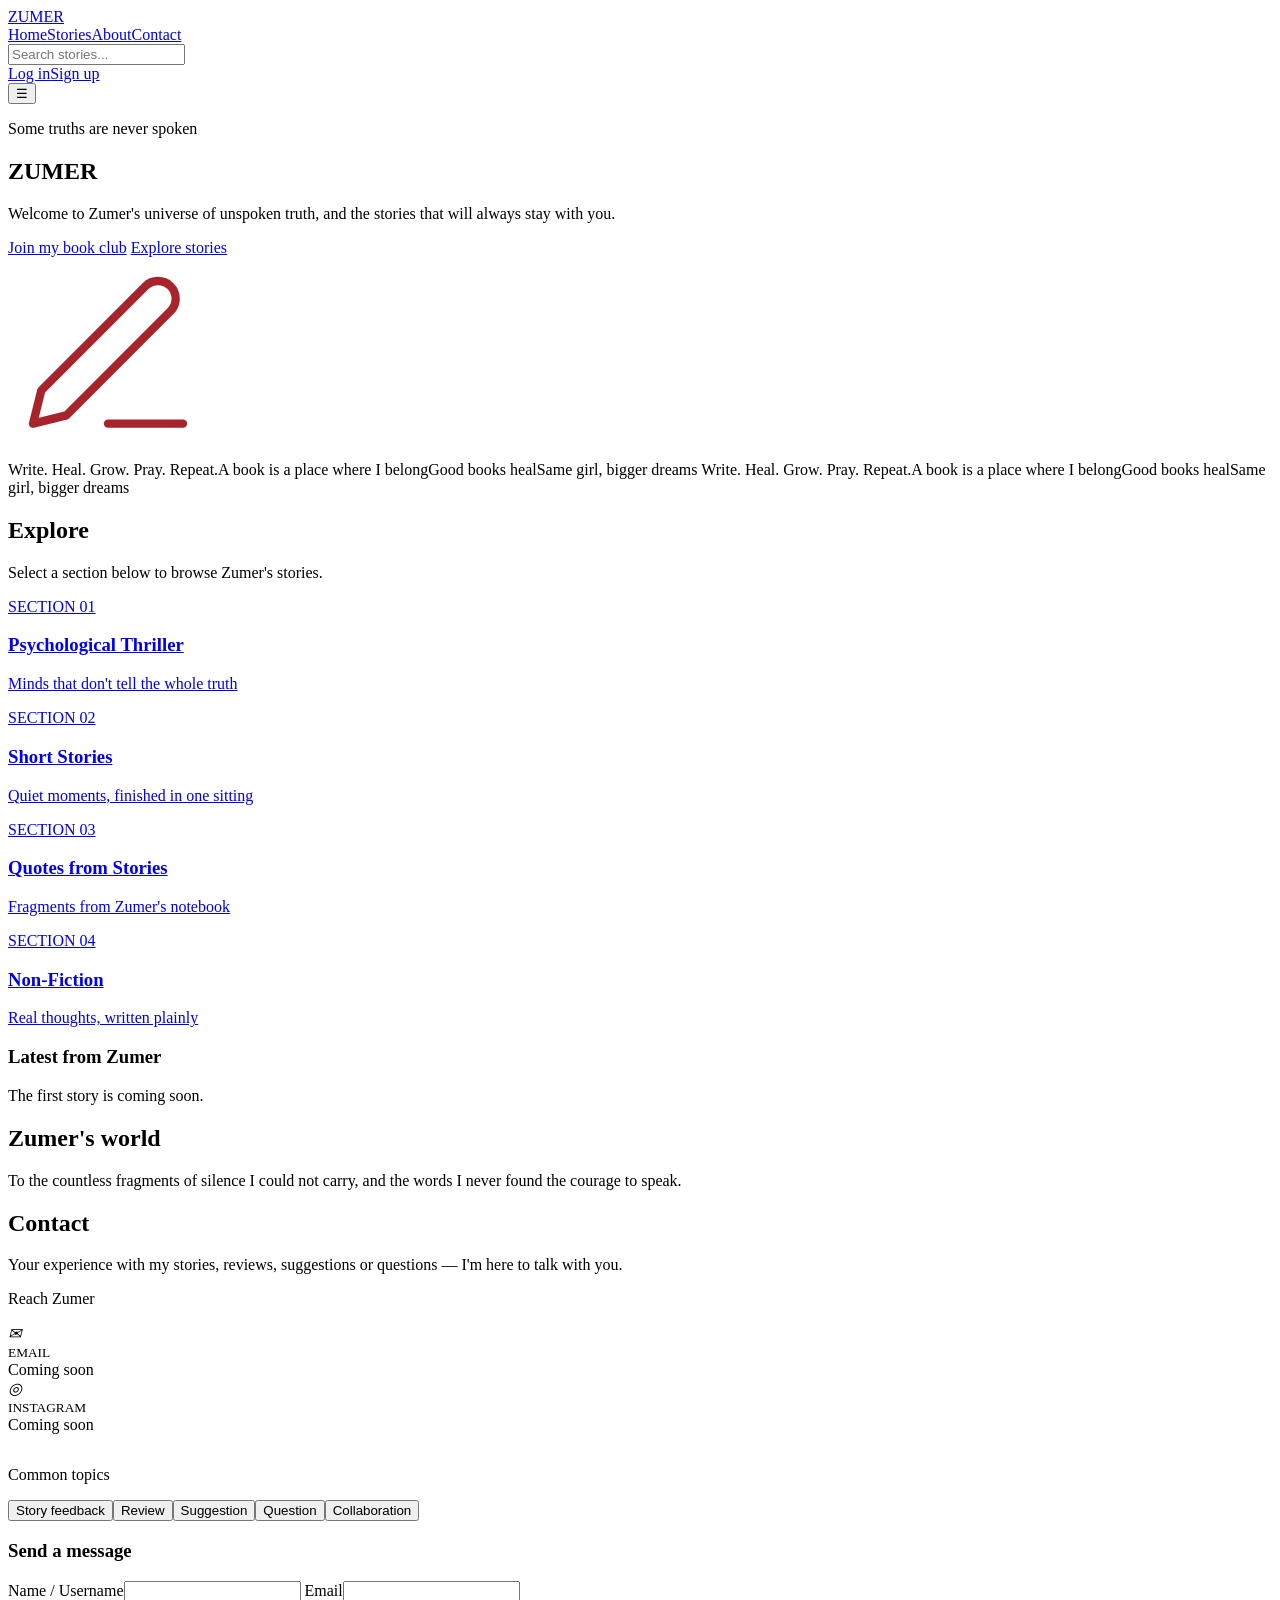
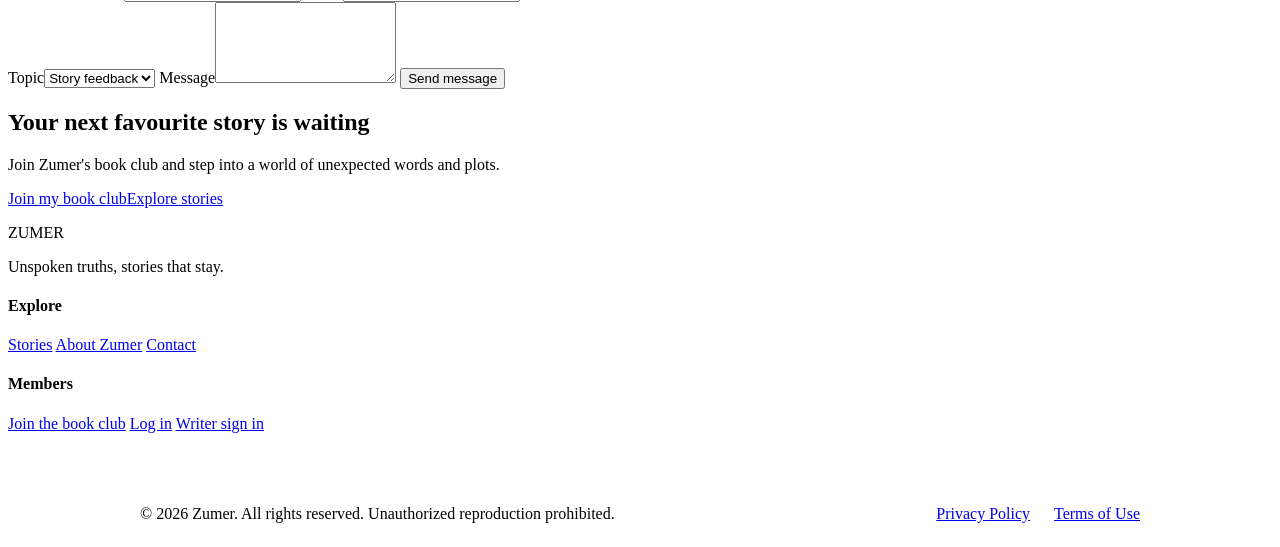
==== index.html @ 65ed3359 "Add files via upload" ====
<!DOCTYPE html>
<html lang="en">
<head>
<meta charset="UTF-8">
<meta name="viewport" content="width=device-width, initial-scale=1">
<title>Zumer — Unspoken truths, stories that stay</title>
<link rel="preconnect" href="https://fonts.googleapis.com">
<link href="https://fonts.googleapis.com/css2?family=Cormorant+Garamond:ital,wght@0,500;0,700;1,500&family=Inter:wght@400;500;600&display=swap" rel="stylesheet">
<link rel="stylesheet" href="style.css">
</head>
<body>
<div id="hdr"></div>

<section class="hero" id="home">
  <div class="hero-in">
    <div>
      <p class="eyebrow">Some truths are never spoken</p>
      <h1>ZUMER</h1>
      <p class="mute big">Welcome to Zumer's universe of unspoken truth, and the stories that will always stay with you.</p>
      <div class="row">
        <a class="btn red" href="login.html?signup=1">Join my book club</a>
        <a class="btn red" href="#stories">Explore stories</a>
      </div>
    </div>
    <div class="portrait">
      <img src="zumer.png" alt="Zumer writing at her desk" onerror="this.src='data:image/svg+xml,%3Csvg xmlns=\'http://www.w3.org/2000/svg\' width=\'200\' height=\'200\' viewBox=\'0 0 24 24\' fill=\'none\' stroke=\'%23a8242c\' stroke-width=\'1\' stroke-linecap=\'round\' stroke-linejoin=\'round\'%3E%3Cpath d=\'M12 20h9\'/%3E%3Cpath d=\'M16.5 3.5a2.121 2.121 0 0 1 3 3L7 19l-4 1 1-4L16.5 3.5z\'/%3E%3C/svg%3E';">
    </div>
  </div>
</section>

<div class="ribbon" aria-hidden="true"><div class="track">
  <span>Write. Heal. Grow. Pray. Repeat.</span><span>A book is a place where I belong</span><span>Good books heal</span><span>Same girl, bigger dreams</span>
  <span>Write. Heal. Grow. Pray. Repeat.</span><span>A book is a place where I belong</span><span>Good books heal</span><span>Same girl, bigger dreams</span>
</div></div>

<section class="sec alt" id="stories">
  <div class="wrap">
    <h2>Explore</h2>
    <p class="lead">Select a section below to browse Zumer's stories.</p>

    <!-- 4 Section Interactive Shelf Grid -->
    <div class="shelves-grid" id="shelves"></div>

    <h3 class="sub">Latest from Zumer</h3>
    <div class="cards" id="latest"><p class="mute">Loading…</p></div>
  </div>
</section>

<section class="sec about" id="about">
  <img class="av" src="zumer.png" alt="Zumer" onerror="this.style.display='none'">
  <h2>Zumer's world</h2>
  <p class="quote">To the countless fragments of silence I could not carry, and the words I never found the courage to speak.</p>
</section>

<section class="sec alt" id="contact">
  <div class="wrap">
    <h2>Contact</h2>
    <p class="lead">Your experience with my stories, reviews, suggestions or questions — I'm here to talk with you.</p>
    <div class="split">
      <div>
        <p class="label">Reach Zumer</p>
        <div class="reach"><i>✉</i><div><small>EMAIL</small><br>Coming soon</div></div>
        <div class="reach"><i>◎</i><div><small>INSTAGRAM</small><br>Coming soon</div></div>
        <p class="label" style="margin-top:2rem">Common topics</p>
        <div class="topics" id="topics"></div>
      </div>
      <form class="panel" id="cf">
        <h3>Send a message</h3>
        <div class="two">
          <label>Name / Username<input name="name" required></label>
          <label>Email<input name="email" type="email" required></label>
        </div>
        <label>Topic<select name="topic" id="topic"></select></label>
        <label>Message<textarea name="msg" rows="5" required maxlength="2500"></textarea></label>
        <button class="btn red wide">Send message</button>
      </form>
    </div>
  </div>
</section>

<section class="club">
  <h2>Your next favourite story is waiting</h2>
  <p class="mute">Join Zumer's book club and step into a world of unexpected words and plots.</p>
  <div class="row center"><a class="btn red" href="login.html?signup=1">Join my book club</a><a class="btn red" href="#stories">Explore stories</a></div>
</section>

<div id="ftr"></div>
<div id="toast" role="status"></div>

<script type="module">
import { ready, db, F, GENRES, toast, loadStories, storyCard } from "./common.js";

/* Render 4 interactive buttons in a 2x2 grid */
document.getElementById("shelves").innerHTML = GENRES.map((g, i) =>
  `<a class="shelf-btn" href="read.html?genre=${g.slug}">
    <span class="no">SECTION 0${i + 1}</span>
    <h3>${g.name}</h3>
    <p>${g.note}</p>
  </a>`).join("");

const TOPICS = ["Story feedback", "Review", "Suggestion", "Question", "Collaboration"];
const sel = document.getElementById("topic");
sel.innerHTML = TOPICS.map(t => `<option>${t}</option>`).join("");
document.getElementById("topics").innerHTML = TOPICS.map(t => `<button type="button" data-t="${t}">${t}</button>`).join("");
document.getElementById("topics").onclick = e => { if (e.target.dataset.t) { sel.value = e.target.dataset.t; sel.focus(); } };

try {
  const all = await loadStories();
  document.getElementById("latest").innerHTML = all.slice(0, 3).map(storyCard).join("") || '<p class="mute">The first story is coming soon.</p>';
} catch { document.getElementById("latest").innerHTML = '<p class="mute">Stories are on the way.</p>'; }

document.getElementById("cf").addEventListener("submit", async e => {
  e.preventDefault();
  if (!ready) return toast("Preview mode: connect Firebase in common.js to receive messages.");
  const f = Object.fromEntries(new FormData(e.target));
  try {
    await F.addDoc(F.collection(db, "messages"), { name: f.name, email: f.email, topic: f.topic, msg: f.msg, createdAt: F.serverTimestamp() });
    e.target.reset(); toast("Message sent. Thank you!");
  } catch { toast("Could not send. Please try again."); }
});

const links = document.querySelectorAll("nav a");
const io = new IntersectionObserver(es => es.forEach(e => e.isIntersecting && links.forEach(a => a.classList.toggle("on", a.getAttribute("href") === "index.html#" + e.target.id))), { rootMargin: "-45% 0px -50% 0px" });
["home", "stories", "about", "contact"].forEach(id => io.observe(document.getElementById(id)));
</script>
</body>
</html>
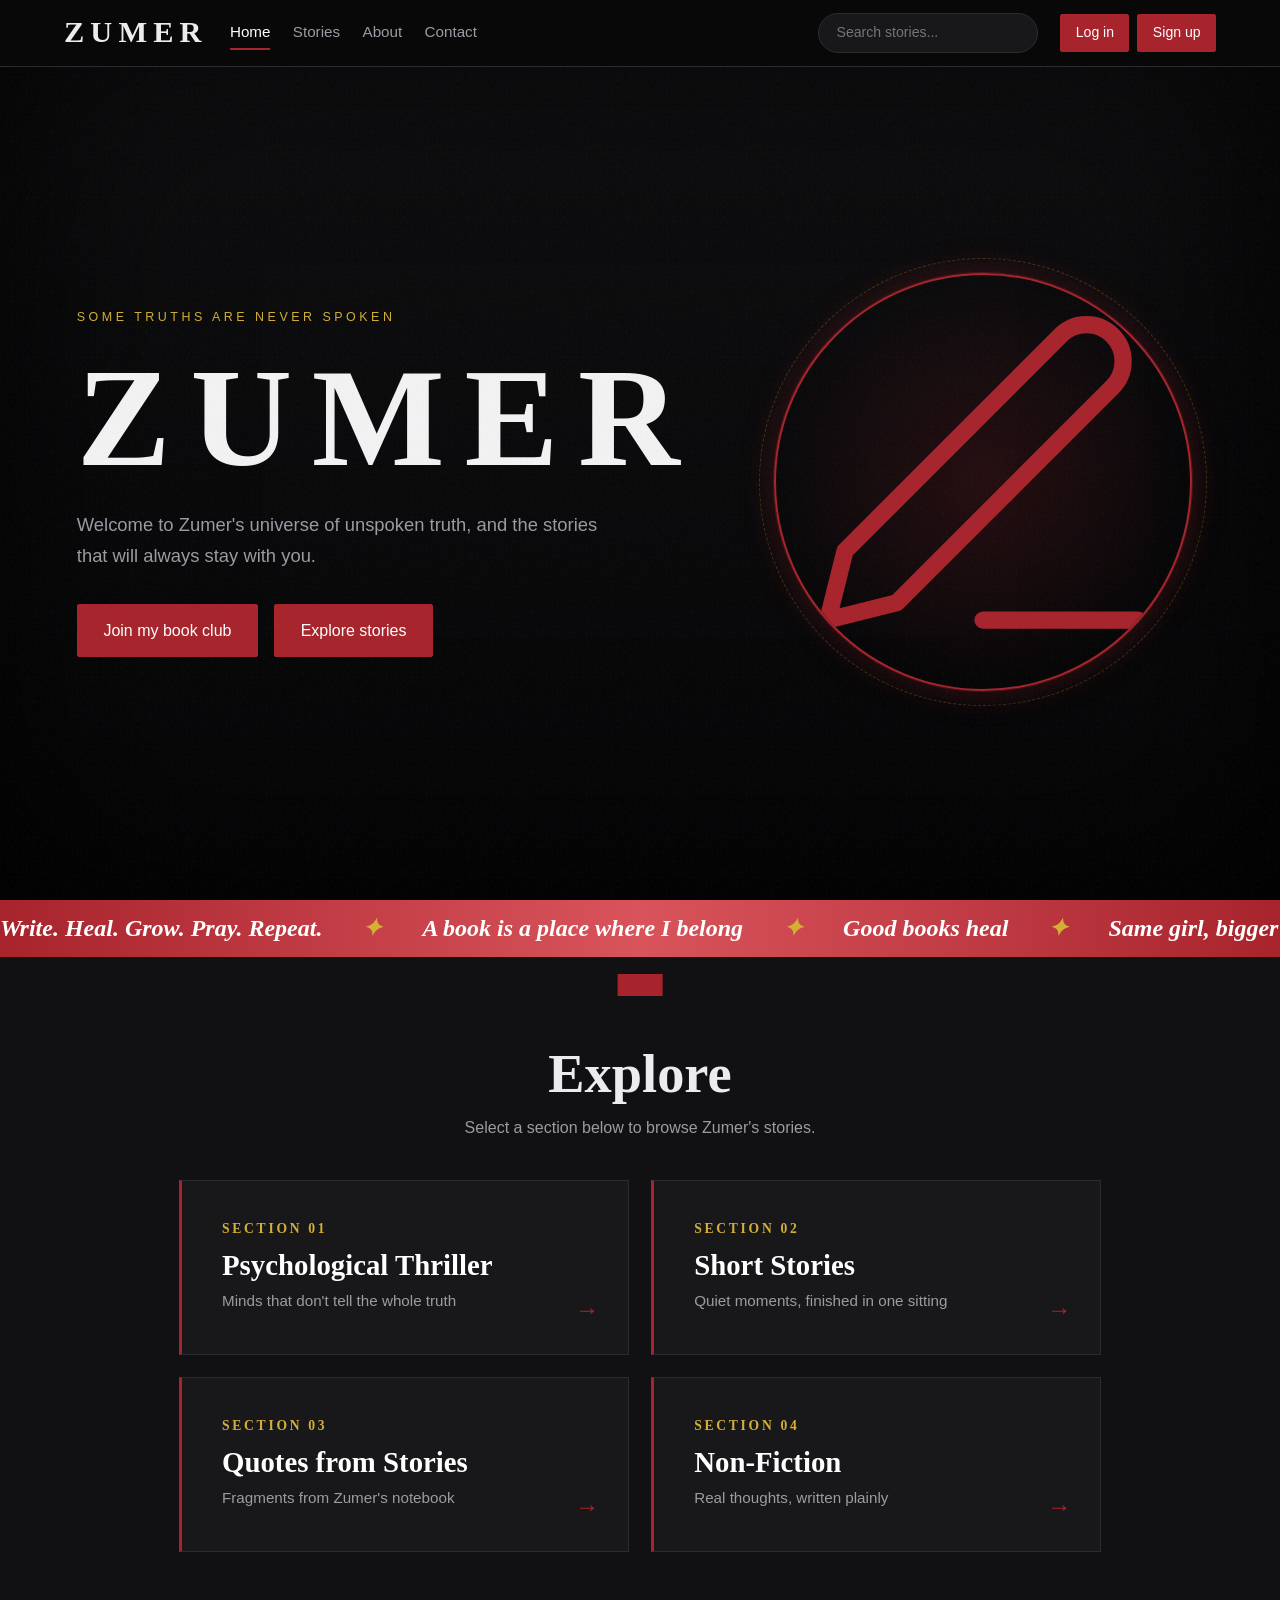
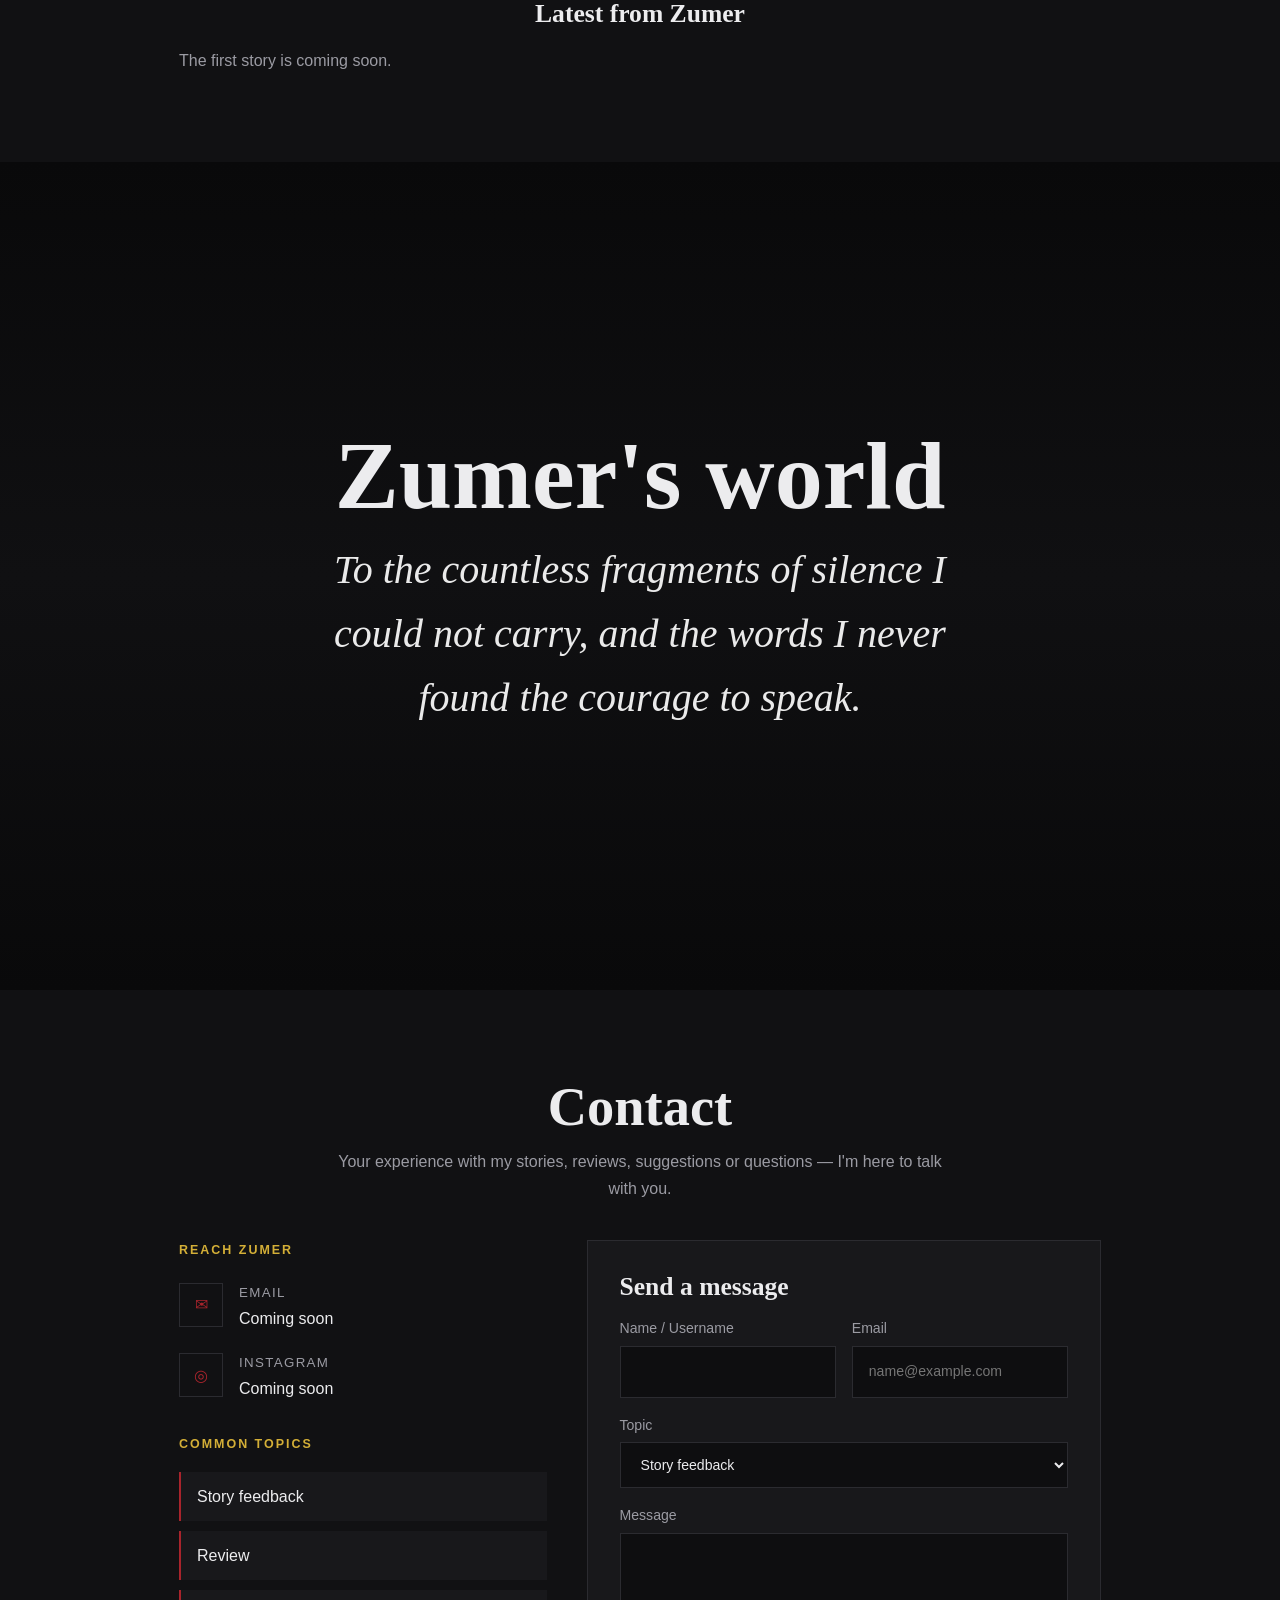
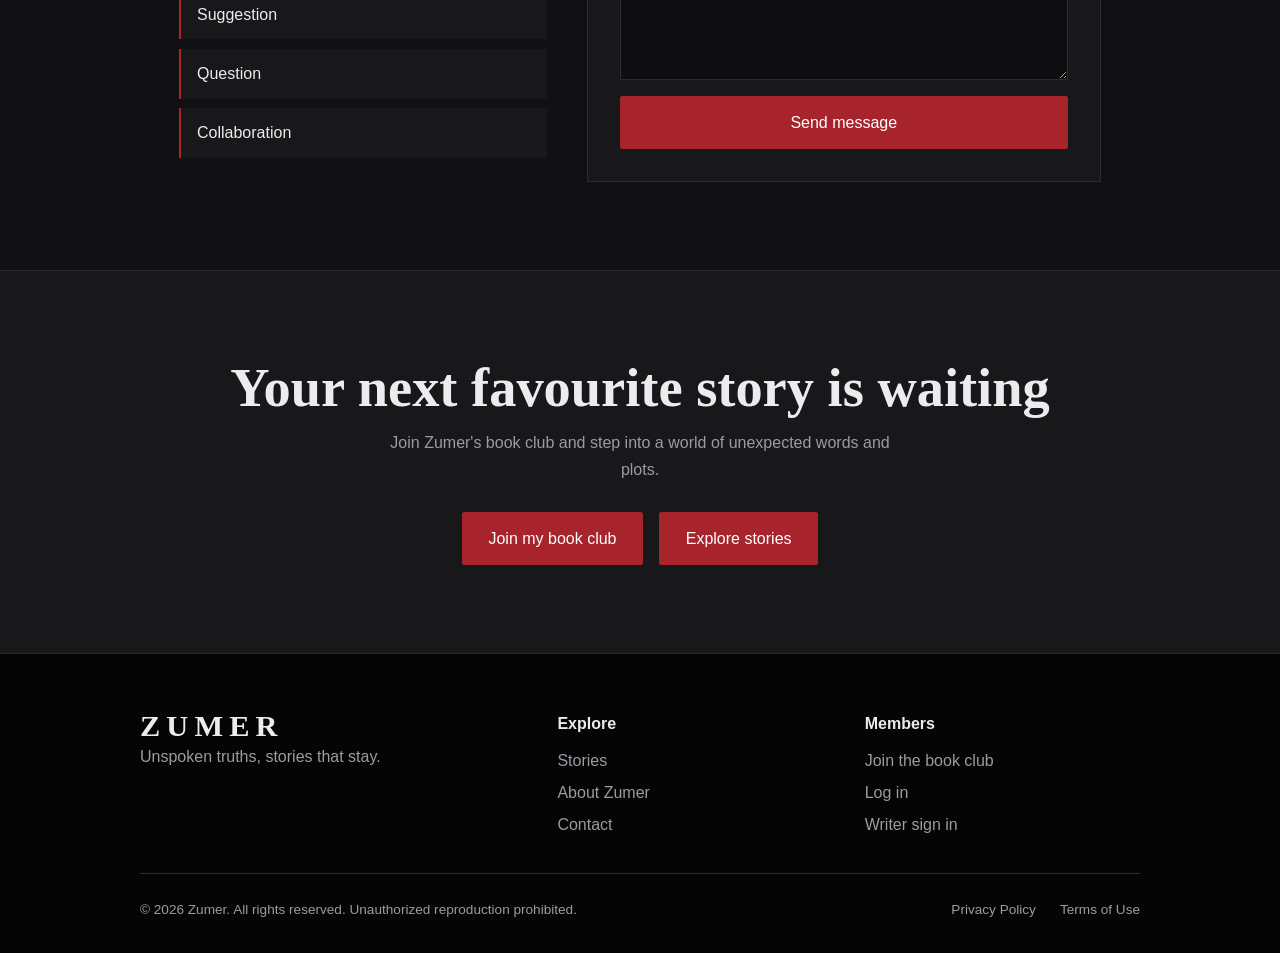
==== commit a10b487e: "Update index.html" ====
--- a/index.html
+++ b/index.html
@@ -37,10 +37,7 @@
   <div class="wrap">
     <h2>Explore</h2>
     <p class="lead">Select a section below to browse Zumer's stories.</p>
-
-    <!-- 4 Section Interactive Shelf Grid -->
     <div class="shelves-grid" id="shelves"></div>
-
     <h3 class="sub">Latest from Zumer</h3>
     <div class="cards" id="latest"><p class="mute">Loading…</p></div>
   </div>
@@ -64,15 +61,15 @@
         <p class="label" style="margin-top:2rem">Common topics</p>
         <div class="topics" id="topics"></div>
       </div>
-      <form class="panel" id="cf">
+      <form class="panel" id="cf" novalidate>
         <h3>Send a message</h3>
         <div class="two">
           <label>Name / Username<input name="name" required></label>
-          <label>Email<input name="email" type="email" required></label>
+          <label>Email<input name="email" type="email" required placeholder="name@example.com"></label>
         </div>
         <label>Topic<select name="topic" id="topic"></select></label>
         <label>Message<textarea name="msg" rows="5" required maxlength="2500"></textarea></label>
-        <button class="btn red wide">Send message</button>
+        <button class="btn red wide" type="submit">Send message</button>
       </form>
     </div>
   </div>
@@ -90,7 +87,6 @@
 <script type="module">
 import { ready, db, F, GENRES, toast, loadStories, storyCard } from "./common.js";
 
-/* Render 4 interactive buttons in a 2x2 grid */
 document.getElementById("shelves").innerHTML = GENRES.map((g, i) =>
   `<a class="shelf-btn" href="read.html?genre=${g.slug}">
     <span class="no">SECTION 0${i + 1}</span>
@@ -111,11 +107,20 @@
 
 document.getElementById("cf").addEventListener("submit", async e => {
   e.preventDefault();
-  if (!ready) return toast("Preview mode: connect Firebase in common.js to receive messages.");
   const f = Object.fromEntries(new FormData(e.target));
+  const emailRegex = /^[^\s@]+@[^\s@]+\.[^\s@]+$/;
+  if (!f.name || f.name.trim() === "") return toast("Please enter your name.");
+  if (!f.email || !emailRegex.test(f.email)) return toast("Please enter a valid email address with an '@'.");
+  if (!f.msg || f.msg.trim() === "") return toast("Please enter a message.");
+
   try {
+    if (!ready) {
+      e.target.reset(); 
+      return toast("Message sent successfully! Thank you.");
+    }
     await F.addDoc(F.collection(db, "messages"), { name: f.name, email: f.email, topic: f.topic, msg: f.msg, createdAt: F.serverTimestamp() });
-    e.target.reset(); toast("Message sent. Thank you!");
+    e.target.reset(); 
+    toast("Message sent. Thank you!");
   } catch { toast("Could not send. Please try again."); }
 });
 
@@ -124,4 +129,4 @@
 ["home", "stories", "about", "contact"].forEach(id => io.observe(document.getElementById(id)));
 </script>
 </body>
-</html>+</html>
--- a/style.css
+++ b/style.css
@@ -0,0 +1,189 @@
+:root {
+  --bg: #09090a;
+  --s1: #111113;
+  --s2: #18181b;
+  --line: #2b2b30;
+  --text: #ececee;
+  --mute: #9b9ba3;
+  --red: #a8242c;
+  --red2: #d9535b;
+  --gold: #d4af37;
+  --gold-mute: #8a7322;
+}
+* { box-sizing: border-box; margin: 0; }
+html { scroll-behavior: smooth; }
+body { font: 16px/1.7 'Inter', sans-serif; background: var(--bg); color: var(--text); min-height: 100vh; }
+body::before {
+  content: ""; position: fixed; inset: 0; pointer-events: none; z-index: 60; opacity: .07;
+  background: url("data:image/svg+xml,%3Csvg xmlns='http://www.w3.org/2000/svg' width='160' height='160'%3E%3Cfilter id='n'%3E%3CfeTurbulence baseFrequency='.8' numOctaves='2'/%3E%3C/filter%3E%3Crect width='160' height='160' filter='url(%23n)'/%3E%3C/svg%3E");
+}
+a { color: inherit; text-decoration: none; }
+h1, h2, h3, .brand { font-family: 'Cormorant Garamond', serif; font-weight: 700; line-height: 1.1; }
+h2 { font-size: clamp(2.2rem, 5vw, 3.4rem); margin-bottom: .6rem; }
+h3 { font-size: 1.6rem; }
+[hidden] { display: none !important; }
+:focus-visible { outline: 2px solid var(--red); outline-offset: 3px; }
+::selection { background: var(--red); color: #fff; }
+::-webkit-scrollbar { width: 10px; } ::-webkit-scrollbar-thumb { background: #2b2b30; }
+.mute { color: var(--mute); } .small { font-size: .85rem; } .big { font-size: 1.15rem; max-width: 34rem; }
+.lead { color: var(--mute); margin: 0 auto 2.4rem; max-width: 38rem; }
+.wrap { max-width: 1050px; margin: auto; padding: 5.5rem 5vw; }
+.page { padding-top: 7rem; min-height: 70vh; }
+.sec { scroll-margin-top: 70px; text-align: center; }
+.alt { background: var(--s1); }
+.title { font-size: clamp(2.4rem, 6vw, 4rem); margin: 1rem 0 .3rem; }
+.sub { margin: 3rem 0 1.2rem; }
+
+/* Sticky Header & Search */
+.bar {
+  position: fixed; top: 0; left: 0; right: 0; z-index: 100;
+  display: flex; align-items: center; gap: 1.4rem; padding: .8rem 5vw;
+  background: rgba(9, 9, 10, 0.94); backdrop-filter: blur(10px);
+  border-bottom: 1px solid var(--line);
+}
+.brand { font-size: 1.9rem; letter-spacing: .2em; color: var(--text); font-weight: 700; }
+nav { display: flex; gap: 1.4rem; flex: 1; }
+nav a { color: var(--mute); border-bottom: 2px solid transparent; padding: .2rem 0; font-size: .95rem; }
+nav a:hover, nav a.on { color: #fff; border-color: var(--red); }
+.hsearch input {
+  width: 220px; padding: .45rem 1.1rem; border-radius: 99px;
+  background: var(--s2); border: 1px solid var(--line); color: #fff;
+  font: inherit; font-size: .88rem; transition: border-color .2s;
+}
+.hsearch input:focus { border-color: var(--red); outline: none; }
+.who { display: flex; gap: .5rem; align-items: center; }
+.burger { display: none; background: none; border: 1px solid var(--line); color: #fff; font-size: 1.2rem; padding: .2rem .7rem; }
+
+/* All Buttons Uniform Maroon / Red */
+.btn {
+  display: inline-block; padding: .75rem 1.6rem; border: 1px solid var(--red);
+  background: var(--red); color: #fff; font: inherit; font-weight: 500;
+  cursor: pointer; transition: all .2s ease; border-radius: 2px;
+}
+.btn:hover { background: #881b22; border-color: #881b22; color: #fff; }
+.btn.sm { padding: .35rem .9rem; font-size: .88rem; }
+.btn.wide { width: 100%; }
+.btn.red { background: var(--red); border-color: var(--red); }
+.btn.red:hover { background: #881b22; border-color: #881b22; }
+
+.row { display: flex; gap: 1rem; flex-wrap: wrap; } .row.center { justify-content: center; }
+
+/* Hero Section (Fills Right Side) */
+.hero { min-height: 100vh; display: flex; align-items: center; padding: 7rem 6vw 3rem; background: linear-gradient(180deg, #0e0e10, #050506); box-shadow: inset 0 0 220px #000; }
+.hero-in { display: grid; grid-template-columns: 1fr 1fr; gap: 4rem; align-items: center; max-width: 1200px; margin: auto; width: 100%; }
+.eyebrow { color: var(--gold); letter-spacing: .28em; text-transform: uppercase; font-size: .78rem; margin-bottom: .8rem; }
+.hero h1 { font-size: clamp(4.5rem, 11vw, 9rem); letter-spacing: .14em; margin-bottom: .8rem; color: #f3f3f4; }
+.hero .row { margin-top: 2rem; }
+
+/* Right-side Portrait & Ambient Aesthetic Frame */
+.portrait {
+  justify-self: center; width: min(100%, 420px); height: min(100%, 420px);
+  position: relative; display: flex; align-items: center; justify-content: center;
+  border-radius: 50%; background: radial-gradient(circle, rgba(168,36,44,0.18) 0%, rgba(9,9,10,0) 70%);
+  border: 1px solid rgba(168,36,44,0.3);
+}
+.portrait::before {
+  content: ""; position: absolute; inset: -15px; border-radius: 50%;
+  border: 1px dashed rgba(212,175,55,0.25); animation: spinSlow 60s linear infinite;
+}
+.portrait.small { width: 240px; height: 240px; margin-bottom: .5rem; }
+.portrait img, .av { display: block; width: 100%; height: 100%; object-fit: cover; border-radius: 50%; border: 2px solid var(--red); box-shadow: 0 0 35px rgba(168,36,44,0.3); }
+.av { width: 210px; height: 210px; margin: 0 auto 1.8rem; }
+@keyframes spinSlow { to { transform: rotate(360deg); } }
+
+/* Silver/Gold Ribbon */
+.ribbon { overflow: hidden; background: linear-gradient(90deg, #a8242c, #d9535b, #a8242c); color: #fff; padding: .9rem 0; }
+.track { display: flex; gap: 2.5rem; width: max-content; animation: slide 40s linear infinite; }
+.track span { font: italic 600 1.5rem 'Cormorant Garamond', serif; white-space: nowrap; }
+.track span::after { content: "✦"; margin-left: 2.5rem; color: var(--gold); }
+@keyframes slide { to { transform: translateX(-50%); } }
+
+/* Shelves Grid */
+.shelves-grid { display: grid; grid-template-columns: repeat(2, 1fr); gap: 1.4rem; text-align: left; }
+.shelf-btn {
+  display: block; background: var(--s2); border: 1px solid var(--line);
+  padding: 2.5rem; position: relative; transition: all .25s ease;
+  border-left: 3px solid var(--red);
+}
+.shelf-btn .no { display: block; color: var(--gold); font: 600 .85rem Inter; letter-spacing: .2em; margin-bottom: .8rem; }
+.shelf-btn h3 { font-size: 1.8rem; color: #fff; margin-bottom: .4rem; }
+.shelf-btn p { color: var(--mute); font-size: .95rem; }
+.shelf-btn::after { content: "→"; position: absolute; right: 1.8rem; bottom: 1.4rem; color: var(--red); font-size: 1.5rem; transition: transform .25s; }
+.shelf-btn:hover { border-color: var(--red); transform: translateY(-4px); background: #1f1f24; }
+.shelf-btn:hover::after { transform: translateX(6px); }
+
+/* Cards */
+.cards { display: grid; grid-template-columns: repeat(auto-fit, minmax(250px, 1fr)); gap: 1.2rem; text-align: left; }
+.card { display: flex; flex-direction: column; gap: .3rem; background: var(--s2); border: 1px solid var(--line); border-top: 2px solid var(--red); padding: 1.6rem; transition: .25s; }
+.card small { color: var(--gold); letter-spacing: .14em; text-transform: uppercase; font-size: .72rem; font-weight: 600; }
+.card p { color: var(--mute); font-size: .95rem; } .card span { font-size: .85rem; color: var(--mute); margin-top: auto; }
+.card:hover { transform: translateY(-4px); border-color: var(--red); }
+
+/* About & Contact */
+.about { min-height: 92vh; display: flex; flex-direction: column; align-items: center; justify-content: center; padding: 5rem 8vw; background: linear-gradient(180deg, #09090a, #101012 50%, #09090a); }
+.about h2 { font-size: clamp(3rem, 9vw, 6rem); }
+.quote { font: italic 500 clamp(1.5rem, 3.6vw, 2.5rem)/1.6 'Cormorant Garamond', serif; max-width: 44rem; color: #eaeaea; }
+
+.split { display: grid; grid-template-columns: 1fr 1.4fr; gap: 2.5rem; align-items: start; text-align: left; }
+.label { color: var(--gold); letter-spacing: .16em; text-transform: uppercase; font-size: .78rem; font-weight: 600; margin-bottom: 1rem; }
+.reach { display: flex; gap: 1rem; align-items: center; margin-bottom: 1rem; }
+.reach i { width: 44px; height: 44px; border: 1px solid var(--line); display: grid; place-items: center; font-style: normal; color: var(--red); }
+.reach small { color: var(--mute); letter-spacing: .1em; }
+.topics { display: grid; gap: .6rem; }
+.topics button { text-align: left; padding: .7rem 1rem; border: 0; border-left: 2px solid var(--red); background: var(--s2); color: var(--text); font: inherit; cursor: pointer; transition: .2s; }
+.topics button:hover { background: var(--red); }
+.panel { background: var(--s2); border: 1px solid var(--line); padding: 2rem; display: grid; gap: 1rem; text-align: left; }
+label { display: grid; gap: .3rem; font-size: .88rem; color: var(--mute); font-weight: 500; }
+input, select, textarea { width: 100%; padding: .8rem 1rem; background: #0e0e10; border: 1px solid var(--line); color: var(--text); font: inherit; }
+input:focus, select:focus, textarea:focus { border-color: var(--red); outline: none; }
+.two { display: grid; grid-template-columns: 1fr 1fr; gap: 1rem; }
+
+/* Closing Banner */
+.club { text-align: center; padding: 5.5rem 6vw; background: var(--s2); border-top: 1px solid var(--line); }
+.club p { margin: .6rem auto 1.8rem; max-width: 32rem; }
+
+/* Auth */
+.authpage { display: grid; grid-template-columns: 1fr 1fr; min-height: 100vh; }
+.auth-l { display: flex; flex-direction: column; align-items: center; justify-content: center; text-align: center; gap: 1.2rem; padding: 7rem 6vw 4rem; background: linear-gradient(160deg, #0f0f11, #050506); }
+.auth-r { display: flex; flex-direction: column; justify-content: center; gap: 1rem; padding: 7rem 6vw 4rem; background: var(--s1); }
+.auth-r form { display: grid; gap: 1rem; }
+.tabs { display: flex; gap: .5rem; }
+.tabs button { flex: 1; padding: .7rem; background: none; border: 1px solid var(--line); color: var(--mute); font: inherit; cursor: pointer; }
+.tabs button.on { background: var(--red); border-color: var(--red); color: #fff; }
+
+/* Reader */
+.chips { display: flex; gap: .5rem; flex-wrap: wrap; margin: 1.2rem 0 2rem; align-items: center; }
+.chip { padding: .35rem 1rem; border: 1px solid var(--line); color: var(--mute); border-radius: 2px; }
+.chip:hover { border-color: var(--red); } .chip.on { background: var(--red); border-color: var(--red); color: #fff; font-weight: 600; }
+.reader { font: 1.35rem/1.95 'Cormorant Garamond', serif; white-space: pre-wrap; max-width: 42rem; margin: 0 auto; padding: 2.5rem; background: var(--s2); border: 1px solid var(--line); border-top: 3px solid var(--red); }
+
+/* Studio */
+.gate { min-height: 100vh; display: grid; place-items: center; padding: 6rem 5vw; }
+.gate .panel { width: min(430px, 100%); }
+.stats { display: flex; gap: 2.5rem; margin: 1.5rem 0 2rem; padding: 1.2rem 1.5rem; background: var(--s2); border: 1px solid var(--line); }
+.stats div { display: flex; flex-direction: column; } .stats b { font: 700 2rem 'Cormorant Garamond', serif; color: var(--red); } .stats span { font-size: .85rem; color: var(--mute); }
+.adm { display: grid; grid-template-columns: 1fr 1fr; gap: 1.5rem; align-items: start; }
+.item { display: flex; justify-content: space-between; gap: 1rem; align-items: center; padding: 1rem 1.2rem; margin-bottom: .6rem; background: var(--s2); border: 1px solid var(--line); flex-wrap: wrap; }
+.msgrow { align-items: flex-start; }
+
+/* Footer & Toast */
+footer { padding: 3.5rem 5vw 2rem; text-align: center; background: #050506; border-top: 1px solid var(--line); }
+.foot { display: grid; grid-template-columns: 1.4fr 1fr 1fr; gap: 2rem; text-align: left; max-width: 1000px; margin: 0 auto 2rem; }
+.foot h4 { font-weight: 600; margin-bottom: .5rem; } .foot a { display: block; color: var(--mute); padding: .15rem 0; } .foot a:hover { color: var(--red); }
+#toast { position: fixed; bottom: 1.5rem; left: 50%; transform: translate(-50%, 120px); background: var(--red); color: #fff; padding: .7rem 1.4rem; transition: .3s; z-index: 170; }
+#toast.show { transform: translate(-50%, 0); }
+
+@media(max-width: 860px) {
+  .burger { display: block; margin-left: auto; }
+  .bar { flex-wrap: wrap; }
+  nav, .hsearch { display: none; order: 5; width: 100%; }
+  .bar.open nav { display: flex; flex-direction: column; gap: .5rem; } .bar.open .hsearch { display: block; } .hsearch input { width: 100%; }
+  .who { order: 4; }
+  .hero-in, .split, .authpage, .adm, .two, .foot { grid-template-columns: 1fr; }
+  .hero { text-align: center; } .hero .row { justify-content: center; } .hero .big { margin-inline: auto; }
+  .portrait { width: min(70%, 280px); height: min(70%, 280px); margin: auto; }
+  .foot { text-align: center; }
+  .reader { padding: 1.5rem; font-size: 1.2rem; }
+}
+@media(max-width: 640px) { .shelves-grid { grid-template-columns: 1fr; } }
+@media(prefers-reduced-motion: reduce) { * { animation: none !important; transition: none !important; scroll-behavior: auto !important; } }
